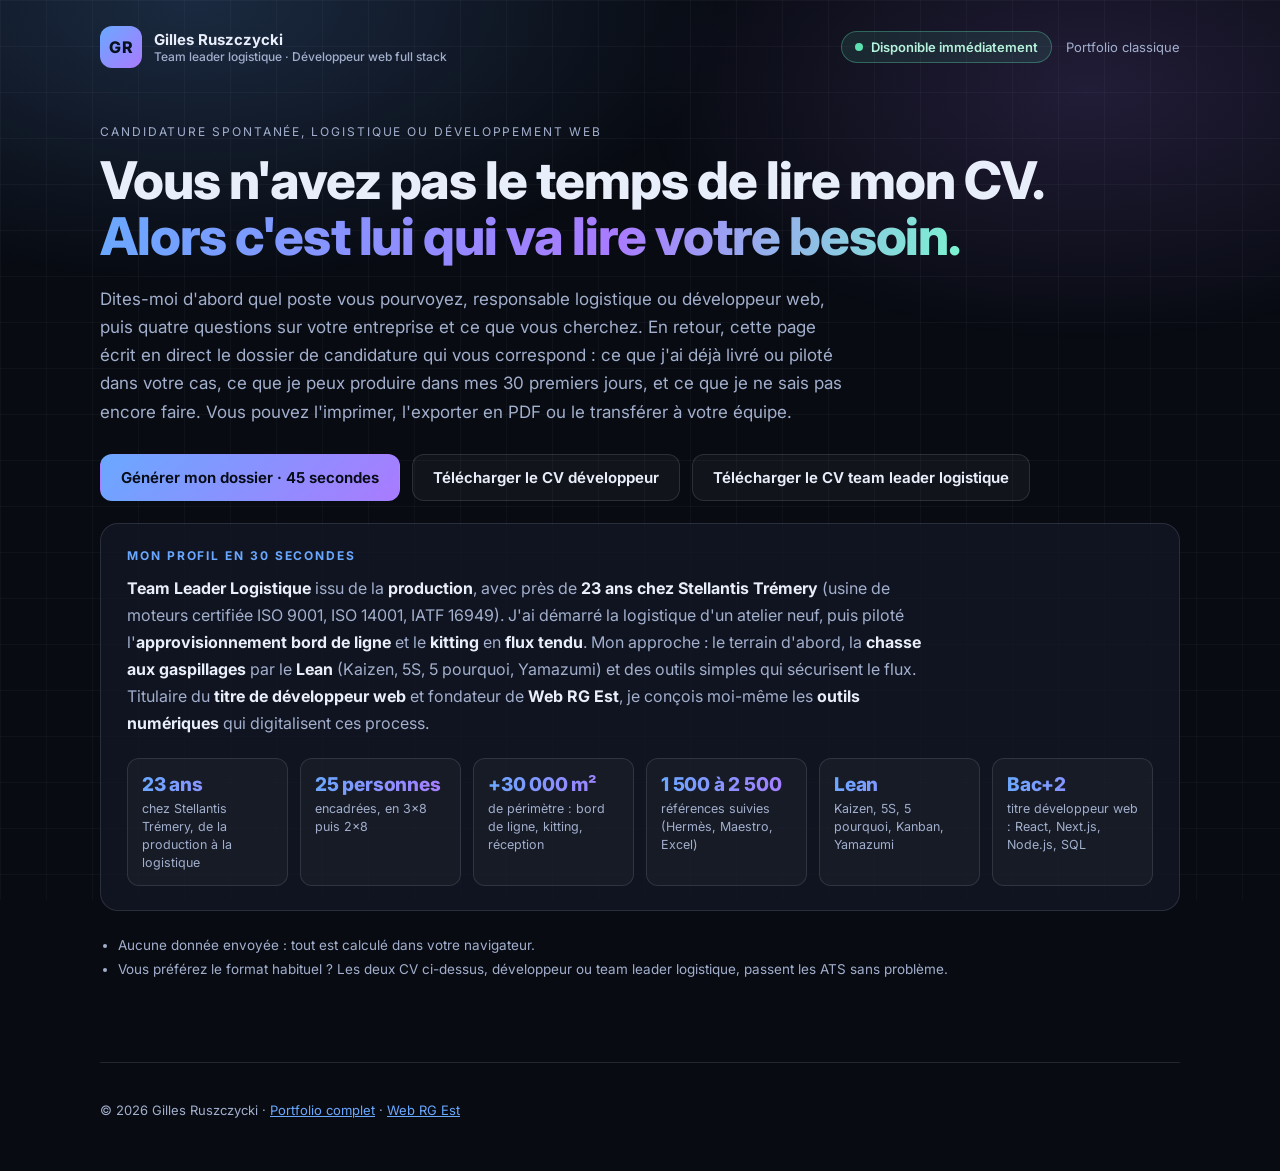
==== hireme.html @ 784f25ab "feat(hireme) : profil en 30 secondes et repères clés sous les boutons, positionnement team leader lo" ====
<!doctype html>
<html lang="fr">

<head>
  <meta charset="utf-8" />
  <meta name="viewport" content="width=device-width, initial-scale=1" />
  <title>Le CV qui postule à votre place | Gilles Ruszczycki, team leader logistique et développeur web</title>
  <meta name="description"
    content="Choisissez le poste, logistique ou développement web, répondez à 4 questions : ce CV génère en direct le dossier de candidature de Gilles Ruszczycki adapté à votre entreprise." />
  <meta property="og:title" content="Le CV qui postule à votre place">
  <meta property="og:description"
    content="Responsable logistique ou développeur web : choisissez le poste, 4 questions, et ce CV s'écrit pour votre entreprise : expériences comparables, plan des 30 premiers jours, disponibilité." />
  <meta property="og:image" content="https://gilles-rusz.github.io/PORTFOLIO_CV2026/assets/img/preview_v7.jpg">
  <meta property="og:url" content="https://gilles-rusz.github.io/PORTFOLIO_CV2026/hireme.html">
  <meta property="og:type" content="website">
  <meta name="author" content="Gilles Ruszczycki">
  <meta name="robots" content="index, follow">
  <meta name="theme-color" content="#080b12">
  <link rel="canonical" href="https://gilles-rusz.github.io/PORTFOLIO_CV2026/hireme.html">

  <link rel="stylesheet" href="hireme.css?v=1.6">
  <link rel="preconnect" href="https://fonts.googleapis.com">
  <link rel="preconnect" href="https://fonts.gstatic.com" crossorigin>
  <link href="https://fonts.googleapis.com/css2?family=Inter:wght@400;500;600;700;800;900&family=JetBrains+Mono:wght@400;600&display=swap" rel="stylesheet">
</head>

<body>
  <div class="grid-glow" aria-hidden="true"></div>

  <header class="hm-header">
    <a class="hm-brand" href="index.html">
      <span class="hm-brand-mark">GR</span>
      <span class="hm-brand-text">Gilles Ruszczycki<small>Team leader logistique · Développeur web full stack</small></span>
    </a>
    <div class="hm-header-actions">
      <span class="hm-status"><span class="hm-dot"></span> Disponible immédiatement</span>
      <a class="hm-link" href="index.html">Portfolio classique</a>
    </div>
  </header>

  <main class="hm-main">
    <!-- ÉTAPE 0 : accroche -->
    <section class="hm-intro" id="intro">
      <p class="hm-kicker">Candidature spontanée, logistique ou développement web</p>
      <h1>
        Vous n'avez pas le temps de lire mon CV.<br />
        <span class="hm-grad">Alors c'est lui qui va lire votre besoin.</span>
      </h1>
      <p class="hm-lead">
        Dites-moi d'abord quel poste vous pourvoyez, responsable logistique ou développeur web, puis
        quatre questions sur votre entreprise et ce que vous cherchez. En retour, cette page écrit en direct le dossier de
        candidature qui vous correspond : ce que j'ai déjà livré ou piloté dans votre cas, ce que je peux
        produire dans mes 30 premiers jours, et ce que je ne sais pas encore faire.
        Vous pouvez l'imprimer, l'exporter en PDF ou le transférer à votre équipe.
      </p>
      <div class="hm-intro-actions">
        <button class="hm-btn hm-btn-primary" id="startBtn" type="button">Générer mon dossier · 45 secondes</button>
        <a class="hm-btn hm-btn-ghost" href="assets/cv/CV_Gilles_Ruszczycki_Developpeur_Web_Full_Stack_ATS.pdf" target="_blank" rel="noopener noreferrer">
          Télécharger le CV développeur
        </a>
        <a class="hm-btn hm-btn-ghost" href="assets/cv/CV_Gilles_Ruszczycki_Responsable_Logistique_ATS.pdf" target="_blank" rel="noopener noreferrer">
          Télécharger le CV team leader logistique
        </a>
      </div>
      <section class="hm-profile" aria-labelledby="profileTitle">
        <h2 class="hm-profile-title" id="profileTitle">Mon profil en 30 secondes</h2>
        <p class="hm-profile-text">
          <strong>Team Leader Logistique</strong> issu de la <strong>production</strong>, avec près de
          <strong>23 ans chez Stellantis Trémery</strong> (usine de moteurs certifiée ISO 9001, ISO 14001, IATF 16949).
          J'ai démarré la logistique d'un atelier neuf, puis piloté l'<strong>approvisionnement bord de ligne</strong>
          et le <strong>kitting</strong> en <strong>flux tendu</strong>. Mon approche : le terrain d'abord, la
          <strong>chasse aux gaspillages</strong> par le <strong>Lean</strong> (Kaizen, 5S, 5 pourquoi, Yamazumi) et des
          outils simples qui sécurisent le flux. Titulaire du <strong>titre de développeur web</strong> et fondateur de
          <strong>Web RG Est</strong>, je conçois moi-même les <strong>outils numériques</strong> qui digitalisent ces process.
        </p>
        <ul class="hm-keyfacts" aria-label="Repères clés">
          <li><strong>23 ans</strong><span>chez Stellantis Trémery, de la production à la logistique</span></li>
          <li><strong>25 personnes</strong><span>encadrées, en 3x8 puis 2x8</span></li>
          <li><strong>+30 000 m²</strong><span>de périmètre : bord de ligne, kitting, réception</span></li>
          <li><strong>1 500 à 2 500</strong><span>références suivies (Hermès, Maestro, Excel)</span></li>
          <li><strong>Lean</strong><span>Kaizen, 5S, 5 pourquoi, Kanban, Yamazumi</span></li>
          <li><strong>Bac+2</strong><span>titre développeur web : React, Next.js, Node.js, SQL</span></li>
        </ul>
      </section>
      <ul class="hm-intro-notes">
        <li>Aucune donnée envoyée : tout est calculé dans votre navigateur.</li>
        <li>Vous préférez le format habituel ? Les deux CV ci-dessus, développeur ou team leader logistique, passent les ATS sans problème.</li>
      </ul>
    </section>

    <!-- QUESTIONNAIRE -->
    <section class="hm-wizard" id="wizard" hidden>
      <div class="hm-progress">
        <div class="hm-progress-bar"><span id="progressFill"></span></div>
        <p class="hm-progress-label">Étape <strong id="stepNow">1</strong> sur 5 · <span id="stepName">Le poste</span></p>
      </div>

      <!-- Étape 1 : le poste -->
      <div class="hm-step" data-step="1">
        <h2>Vous recrutez pour quel type de poste ?</h2>
        <p class="hm-step-help">Le dossier ne vous montrera que ce qui concerne ce poste. Rien n'est mélangé.</p>
        <div class="hm-choices hm-choices-track" id="trackChoices" data-single="true"></div>
        <div class="hm-step-actions">
          <button class="hm-btn hm-btn-primary" type="button" data-next="2">Continuer</button>
        </div>
      </div>

      <!-- Étape 2 -->
      <div class="hm-step" data-step="2" hidden>
        <h2>Votre entreprise</h2>
        <label class="hm-field">
          <span>Nom de l'entreprise</span>
          <input type="text" id="companyInput" placeholder="Votre entreprise, votre agence ou votre structure" maxlength="60" autocomplete="organization" />
        </label>
        <label class="hm-field">
          <span>Secteur (facultatif)</span>
          <input type="text" id="sectorInput" placeholder="télécom, industrie, e-commerce, collectivité" maxlength="60" />
        </label>
        <div class="hm-step-actions">
          <button class="hm-btn hm-btn-ghost" type="button" data-prev="1">Retour</button>
          <button class="hm-btn hm-btn-primary" type="button" data-next="3">Continuer</button>
        </div>
      </div>

      <!-- Étape 3 -->
      <div class="hm-step" data-step="3" hidden>
        <h2>Vos besoins</h2>
        <p class="hm-step-help">Cochez tout ce qui vous concerne. C'est ce qui déterminera les preuves que je vous montre.</p>
        <div data-track="logi">
          <h3 class="hm-group-title">Logistique, encadrement et terrain</h3>
          <div class="hm-choices" id="needFieldChoices" data-need-group></div>
        </div>
        <div data-track="dev">
          <h3 class="hm-group-title">Développement web et digital</h3>
          <div class="hm-choices" id="needChoices" data-need-group></div>
        </div>
        <div data-track="logi dev">
          <h3 class="hm-group-title" id="needAnalystTitle">Organisation, process et analyse</h3>
          <div class="hm-choices" id="needAnalystChoices" data-need-group></div>
        </div>
        <div class="hm-step-actions">
          <button class="hm-btn hm-btn-ghost" type="button" data-prev="2">Retour</button>
          <button class="hm-btn hm-btn-primary" type="button" data-next="4">Continuer</button>
        </div>
      </div>

      <!-- Étape 4 -->
      <div class="hm-step" data-step="4" hidden>
        <h2>Ce que vous attendez du poste</h2>
        <p class="hm-step-help">Cochez ce que votre équipe utilise ou ce que vous exigez du poste. Je calcule honnêtement la correspondance, y compris les écarts.</p>
        <div data-track="logi">
          <h3 class="hm-group-title">Logistique, terrain et organisation</h3>
          <div class="hm-choices hm-choices-compact" id="fieldChoices"></div>
        </div>
        <div data-track="dev">
          <h3 class="hm-group-title">Environnement technique</h3>
          <div class="hm-choices hm-choices-compact" id="stackChoices"></div>
        </div>
        <div data-track="logi dev">
          <h3 class="hm-group-title" id="analystTitle">Données, méthode et outils projet</h3>
          <div class="hm-choices hm-choices-compact" id="analystChoices"></div>
        </div>
        <div class="hm-step-actions">
          <button class="hm-btn hm-btn-ghost" type="button" data-prev="3">Retour</button>
          <button class="hm-btn hm-btn-primary" type="button" data-next="5">Continuer</button>
        </div>
      </div>

      <!-- Étape 5 -->
      <div class="hm-step" data-step="5" hidden>
        <h2>Le cadre du poste</h2>
        <p class="hm-step-help">Pour adapter la conclusion du dossier.</p>
        <div class="hm-choices" id="contractChoices" data-single="true"></div>
        <label class="hm-field hm-field-select">
          <span>Vous voudriez démarrer</span>
          <select id="timingSelect">
            <option value="now">le plus vite possible</option>
            <option value="month">dans le mois</option>
            <option value="quarter">dans le trimestre</option>
            <option value="unknown">on verra selon le profil</option>
          </select>
        </label>
        <div class="hm-step-actions">
          <button class="hm-btn hm-btn-ghost" type="button" data-prev="4">Retour</button>
          <button class="hm-btn hm-btn-primary" id="generateBtn" type="button">Générer le dossier</button>
        </div>
      </div>
    </section>

    <!-- COMPILATION -->
    <section class="hm-compile" id="compile" hidden aria-live="polite">
      <div class="hm-terminal">
        <div class="hm-terminal-head">
          <span class="hm-tdot"></span><span class="hm-tdot"></span><span class="hm-tdot"></span>
          <span class="hm-terminal-title">build/dossier-candidature</span>
        </div>
        <pre class="hm-terminal-body" id="terminalBody"></pre>
      </div>
    </section>

    <!-- DOSSIER -->
    <section class="hm-report" id="report" hidden>
      <div class="hm-report-toolbar hm-noprint">
        <button class="hm-btn hm-btn-primary" id="mailBtn" type="button">Me convoquer en entretien</button>
        <button class="hm-btn hm-btn-ghost" id="printBtn" type="button">Imprimer / PDF</button>
        <a class="hm-btn hm-btn-ghost" id="cvBtn" href="assets/cv/CV_Gilles_Ruszczycki_Profil_Complet.pdf" target="_blank" rel="noopener noreferrer">CV classique en PDF</a>
        <button class="hm-btn hm-btn-ghost" id="copyBtn" type="button">Copier le lien du dossier</button>
        <button class="hm-btn hm-btn-ghost" id="restartBtn" type="button">Recommencer</button>
      </div>

      <article class="hm-sheet" id="sheet">
        <header class="hm-sheet-head">
          <div>
            <p class="hm-sheet-kicker">Dossier de candidature généré le <span id="reportDate"></span></p>
            <h2 id="reportTitle">Ce que je peux apporter</h2>
            <p class="hm-sheet-sub" id="reportSub"></p>
          </div>
          <div class="hm-score" aria-label="Taux de correspondance">
            <svg viewBox="0 0 120 120" class="hm-score-ring" aria-hidden="true">
              <circle cx="60" cy="60" r="52" class="hm-score-track"></circle>
              <circle cx="60" cy="60" r="52" class="hm-score-value" id="scoreArc"></circle>
            </svg>
            <div class="hm-score-text">
              <strong id="scoreValue">0%</strong>
              <span>de vos attentes<br />déjà pratiquées</span>
            </div>
          </div>
        </header>

        <section class="hm-block">
          <h3>Votre besoin, ma réponse</h3>
          <div class="hm-answer-grid" id="answerGrid"></div>
        </section>

        <section class="hm-block">
          <h3>Les preuves : ce que j'ai déjà livré ou piloté dans ce cas</h3>
          <div class="hm-proof-grid" id="proofGrid"></div>
        </section>

        <section class="hm-block">
          <h3>Mes 30 premiers jours chez <span class="hm-company-inline" id="planCompany">vous</span></h3>
          <ol class="hm-plan" id="planList"></ol>
        </section>

        <section class="hm-block hm-block-split">
          <div>
            <h3>Ce que je maîtrise sur vos attentes</h3>
            <ul class="hm-list hm-list-ok" id="matchList"></ul>
          </div>
          <div>
            <h3>Ce que je ne connais pas encore</h3>
            <ul class="hm-list hm-list-gap" id="gapList"></ul>
            <p class="hm-note" id="gapNote"></p>
          </div>
        </section>

        <section class="hm-block">
          <h3 id="bonusTitle">Le bonus que peu de juniors ont</h3>
          <div class="hm-bonus-grid" id="bonusGrid">
            <article class="hm-bonus">
              <strong>22 ans en industrie</strong>
              <p>Team leader logistique chez Stellantis Trémery, jusqu'à 25 personnes encadrées, recrutement et intégration inclus. Je sais tenir un délai, rendre compte et travailler sous contrainte.</p>
            </article>
            <article class="hm-bonus">
              <strong>Le métier et la technique</strong>
              <p>Je recueille un besoin comme quelqu'un qui a vécu le terrain, et je le spécifie comme quelqu'un qui devra le développer. Les malentendus entre métier et IT se voient tôt.</p>
            </article>
            <article class="hm-bonus">
              <strong>Lean et amélioration continue</strong>
              <p>Analyse de causes, standardisation, mesure. Je ne livre pas seulement du code, je regarde ce qui fait perdre du temps à l'équipe.</p>
            </article>
            <article class="hm-bonus">
              <strong>Une entreprise à mon nom</strong>
              <p>Web RG Est : je gère de vrais clients, de vrais délais et de vraies mises en production. Autonomie prouvée, pas déclarée.</p>
            </article>
          </div>
        </section>

        <footer class="hm-sheet-foot">
          <div>
            <p class="hm-foot-title" id="footTitle">Prêt quand vous voulez</p>
            <p class="hm-foot-text" id="footText"></p>
          </div>
          <ul class="hm-foot-contact">
            <li>Gilles Ruszczycki · Maizières-lès-Metz (57)</li>
            <li><a href="mailto:gilles.dev57@outlook.fr">gilles.dev57@outlook.fr</a> · <a href="tel:+33637679995">06 37 67 99 95</a></li>
            <li><a href="https://www.linkedin.com/in/gilles-ruszczycki/" target="_blank" rel="noopener noreferrer">linkedin.com/in/gilles-ruszczycki</a> · <a href="https://webrgest.fr" target="_blank" rel="noopener noreferrer">webrgest.fr</a></li>
            <li class="hm-noprint"><a href="assets/cv/CV_Gilles_Ruszczycki_Developpeur_Web_Full_Stack_ATS.pdf" target="_blank" rel="noopener noreferrer">CV développeur full stack en PDF</a> · <a href="assets/cv/CV_Gilles_Ruszczycki_Responsable_Logistique_ATS.pdf" target="_blank" rel="noopener noreferrer">CV team leader logistique en PDF</a></li>
          </ul>
        </footer>
      </article>
    </section>
  </main>

  <footer class="hm-foot hm-noprint">
    <p>© <span id="year"></span> Gilles Ruszczycki · <a href="index.html">Portfolio complet</a> · <a href="https://webrgest.fr" target="_blank" rel="noopener noreferrer">Web RG Est</a></p>
  </footer>

  <script src="hireme.js?v=1.8"></script>
</body>

</html>
---- hireme.css ----
/* « Le CV qui postule à votre place », feuille de style autonome. */

:root {
  --hm-bg: #080b12;
  --hm-panel: rgba(18, 24, 38, .72);
  --hm-panel-2: rgba(12, 17, 28, .86);
  --hm-line: rgba(232, 238, 252, .12);
  --hm-text: #e9eefb;
  --hm-muted: #a2afcd;
  --hm-accent: #6aa8ff;
  --hm-accent-2: #a97bff;
  --hm-ok: #5ce0b0;
  --hm-warn: #ffcf7a;
  --hm-radius: 18px;
  --hm-font: 'Inter', ui-sans-serif, system-ui, -apple-system, 'Segoe UI', Roboto, Arial, sans-serif;
  --hm-mono: 'JetBrains Mono', ui-monospace, SFMono-Regular, Menlo, Consolas, monospace;
}

* { box-sizing: border-box; }

html { scroll-behavior: smooth; }

body {
  margin: 0;
  font-family: var(--hm-font);
  color: var(--hm-text);
  background: var(--hm-bg);
  -webkit-font-smoothing: antialiased;
}

a { color: var(--hm-accent); }

.grid-glow {
  position: fixed;
  inset: 0;
  z-index: -1;
  pointer-events: none;
  background:
    radial-gradient(60% 45% at 15% 0%, rgba(106, 168, 255, .20), transparent 70%),
    radial-gradient(50% 40% at 85% 10%, rgba(169, 123, 255, .16), transparent 70%),
    linear-gradient(rgba(232, 238, 252, .035) 1px, transparent 1px) 0 0 / 100% 46px,
    linear-gradient(90deg, rgba(232, 238, 252, .035) 1px, transparent 1px) 0 0 / 46px 100%;
}

/* ---------- Header ---------- */

.hm-header {
  display: flex;
  align-items: center;
  justify-content: space-between;
  gap: 16px;
  flex-wrap: wrap;
  width: min(1080px, 92%);
  margin: 26px auto 0;
}

.hm-brand {
  display: flex;
  align-items: center;
  gap: 12px;
  text-decoration: none;
  color: inherit;
}

.hm-brand-mark {
  display: grid;
  place-items: center;
  width: 42px;
  height: 42px;
  border-radius: 12px;
  font-weight: 800;
  letter-spacing: .5px;
  background: linear-gradient(135deg, var(--hm-accent), var(--hm-accent-2));
  color: #08101f;
}

.hm-brand-text {
  display: flex;
  flex-direction: column;
  font-weight: 700;
  font-size: 15px;
}

.hm-brand-text small {
  font-weight: 500;
  font-size: 12px;
  color: var(--hm-muted);
}

.hm-header-actions {
  display: flex;
  align-items: center;
  gap: 14px;
  font-size: 13px;
}

.hm-status {
  display: inline-flex;
  align-items: center;
  gap: 8px;
  padding: 7px 13px;
  border: 1px solid rgba(92, 224, 176, .34);
  border-radius: 999px;
  background: rgba(92, 224, 176, .10);
  color: #b6f3dc;
  font-weight: 600;
}

.hm-dot {
  width: 8px;
  height: 8px;
  border-radius: 50%;
  background: var(--hm-ok);
  box-shadow: 0 0 0 0 rgba(92, 224, 176, .6);
  animation: hm-pulse 2.4s infinite;
}

@keyframes hm-pulse {
  70% { box-shadow: 0 0 0 9px rgba(92, 224, 176, 0); }
  100% { box-shadow: 0 0 0 0 rgba(92, 224, 176, 0); }
}

.hm-link {
  color: var(--hm-muted);
  text-decoration: none;
  border-bottom: 1px solid transparent;
}

.hm-link:hover { color: var(--hm-text); border-bottom-color: var(--hm-line); }

/* ---------- Layout ---------- */

.hm-main {
  width: min(1080px, 92%);
  margin: 0 auto;
  padding: 56px 0 80px;
}

.hm-kicker {
  margin: 0 0 14px;
  font-size: 12px;
  letter-spacing: .16em;
  text-transform: uppercase;
  color: var(--hm-muted);
}

.hm-intro h1 {
  margin: 0 0 20px;
  font-size: clamp(30px, 5.2vw, 52px);
  line-height: 1.08;
  letter-spacing: -.02em;
  font-weight: 800;
}

.hm-grad {
  background: linear-gradient(100deg, var(--hm-accent), var(--hm-accent-2) 60%, #7cf3d1);
  -webkit-background-clip: text;
  background-clip: text;
  color: transparent;
}

.hm-lead {
  margin: 0 0 28px;
  max-width: 68ch;
  font-size: 17px;
  line-height: 1.65;
  color: var(--hm-muted);
}

.hm-intro-actions {
  display: flex;
  flex-wrap: wrap;
  gap: 12px;
  margin-bottom: 22px;
}

.hm-intro-notes {
  margin: 0;
  padding-left: 18px;
  color: var(--hm-muted);
  font-size: 13.5px;
  line-height: 1.8;
}

.hm-profile {
  margin: 8px 0 22px;
  padding: 24px 26px;
  border: 1px solid var(--hm-line);
  border-radius: var(--hm-radius);
  background: var(--hm-panel);
}

.hm-profile-title {
  margin: 0 0 12px;
  font-size: 12px;
  font-weight: 700;
  letter-spacing: .16em;
  text-transform: uppercase;
  color: var(--hm-accent);
}

.hm-profile-text {
  margin: 0 0 20px;
  max-width: 80ch;
  font-size: 16px;
  line-height: 1.7;
  color: var(--hm-muted);
}

.hm-profile-text strong { color: var(--hm-text); font-weight: 700; }

.hm-keyfacts {
  display: grid;
  grid-template-columns: repeat(auto-fit, minmax(150px, 1fr));
  gap: 12px;
  margin: 0;
  padding: 0;
  list-style: none;
}

.hm-keyfacts li {
  padding: 14px 14px 13px;
  border: 1px solid var(--hm-line);
  border-radius: 12px;
  background: rgba(255, 255, 255, .03);
}

.hm-keyfacts strong {
  display: block;
  margin-bottom: 4px;
  font-size: 19px;
  font-weight: 800;
  letter-spacing: -.01em;
  background: linear-gradient(100deg, var(--hm-accent), var(--hm-accent-2));
  -webkit-background-clip: text;
  background-clip: text;
  color: transparent;
}

.hm-keyfacts span { display: block; font-size: 12.5px; line-height: 1.45; color: var(--hm-muted); }

/* ---------- Boutons ---------- */

.hm-btn {
  appearance: none;
  border: 1px solid var(--hm-line);
  border-radius: 12px;
  padding: 13px 20px;
  font: inherit;
  font-weight: 650;
  font-size: 15px;
  cursor: pointer;
  text-decoration: none;
  display: inline-flex;
  align-items: center;
  gap: 8px;
  transition: transform .16s ease, border-color .16s ease, background .16s ease;
}

.hm-btn:hover { transform: translateY(-1px); }

.hm-btn-primary {
  background: linear-gradient(135deg, var(--hm-accent), var(--hm-accent-2));
  border-color: transparent;
  color: #060b16;
}

.hm-btn-ghost {
  background: rgba(255, 255, 255, .04);
  color: var(--hm-text);
}

.hm-btn-ghost:hover { border-color: rgba(106, 168, 255, .5); }

/* ---------- Questionnaire ---------- */

.hm-wizard {
  margin-top: 54px;
  border: 1px solid var(--hm-line);
  border-radius: 22px;
  background: var(--hm-panel);
  padding: clamp(20px, 3vw, 34px);
  backdrop-filter: blur(8px);
}

.hm-progress { margin-bottom: 26px; }

.hm-progress-bar {
  height: 5px;
  border-radius: 999px;
  background: rgba(255, 255, 255, .08);
  overflow: hidden;
}

.hm-progress-bar span {
  display: block;
  height: 100%;
  width: 25%;
  border-radius: 999px;
  background: linear-gradient(90deg, var(--hm-accent), var(--hm-accent-2));
  transition: width .35s ease;
}

.hm-progress-label {
  margin: 10px 0 0;
  font-size: 12.5px;
  color: var(--hm-muted);
}

.hm-step h2 {
  margin: 0 0 8px;
  font-size: clamp(21px, 3vw, 28px);
  letter-spacing: -.01em;
}

.hm-step-help {
  margin: 0 0 22px;
  color: var(--hm-muted);
  font-size: 14.5px;
  line-height: 1.6;
}

.hm-field {
  display: block;
  margin-bottom: 16px;
  max-width: 520px;
}

.hm-field > span {
  display: block;
  margin-bottom: 7px;
  font-size: 13px;
  font-weight: 600;
  color: var(--hm-muted);
}

.hm-field input,
.hm-field select {
  width: 100%;
  padding: 13px 14px;
  border-radius: 12px;
  border: 1px solid var(--hm-line);
  background: rgba(8, 12, 20, .7);
  color: var(--hm-text);
  font: inherit;
  font-size: 15px;
}

.hm-field input:focus,
.hm-field select:focus {
  outline: none;
  border-color: rgba(106, 168, 255, .65);
  box-shadow: 0 0 0 3px rgba(106, 168, 255, .16);
}

.hm-group-title {
  margin: 4px 0 12px;
  font-size: 12.5px;
  font-weight: 700;
  letter-spacing: .09em;
  text-transform: uppercase;
  color: var(--hm-muted);
}

.hm-group-title::before {
  content: '';
  display: inline-block;
  width: 7px;
  height: 7px;
  margin-right: 9px;
  border-radius: 50%;
  background: var(--hm-accent);
  vertical-align: middle;
}

.hm-choices {
  display: grid;
  grid-template-columns: repeat(auto-fill, minmax(260px, 1fr));
  gap: 12px;
  margin-bottom: 24px;
}

.hm-choices-compact {
  grid-template-columns: repeat(auto-fill, minmax(180px, 1fr));
}

.hm-choice {
  position: relative;
  text-align: left;
  padding: 15px 42px 15px 16px;
  border-radius: 14px;
  border: 1px solid var(--hm-line);
  background: rgba(255, 255, 255, .03);
  color: var(--hm-text);
  font: inherit;
  cursor: pointer;
  display: flex;
  flex-direction: column;
  gap: 5px;
  transition: border-color .16s ease, background .16s ease, transform .16s ease;
}

.hm-choice:hover { transform: translateY(-1px); border-color: rgba(106, 168, 255, .45); }

.hm-choice[hidden] { display: none; }

.hm-choices-track {
  grid-template-columns: repeat(auto-fit, minmax(220px, 1fr));
}

.hm-choices-track .hm-choice {
  padding: 22px 46px 22px 20px;
  gap: 8px;
}

.hm-choices-track .hm-choice-label { font-size: 17px; font-weight: 700; }

.hm-choice-label { font-weight: 620; font-size: 14.5px; line-height: 1.35; }

.hm-choice-hint { font-size: 12.5px; color: var(--hm-muted); }

.hm-choice-tick {
  position: absolute;
  right: 14px;
  top: 50%;
  transform: translateY(-50%);
  width: 20px;
  height: 20px;
  border-radius: 6px;
  border: 1px solid var(--hm-line);
}

.hm-choice.is-active {
  border-color: rgba(106, 168, 255, .75);
  background: rgba(106, 168, 255, .12);
}

.hm-choice.is-active .hm-choice-tick {
  border-color: transparent;
  background: linear-gradient(135deg, var(--hm-accent), var(--hm-accent-2));
}

.hm-choice.is-active .hm-choice-tick::after {
  content: '';
  position: absolute;
  left: 6px;
  top: 3px;
  width: 6px;
  height: 11px;
  border-right: 2px solid #060b16;
  border-bottom: 2px solid #060b16;
  transform: rotate(42deg);
}

.hm-step-actions {
  display: flex;
  gap: 12px;
  flex-wrap: wrap;
}

/* ---------- Terminal ---------- */

.hm-compile { margin-top: 40px; }

.hm-terminal {
  border: 1px solid var(--hm-line);
  border-radius: 16px;
  overflow: hidden;
  background: rgba(6, 9, 16, .92);
  max-width: 720px;
}

.hm-terminal-head {
  display: flex;
  align-items: center;
  gap: 7px;
  padding: 11px 14px;
  border-bottom: 1px solid var(--hm-line);
  background: rgba(255, 255, 255, .03);
}

.hm-tdot {
  width: 10px;
  height: 10px;
  border-radius: 50%;
  background: rgba(255, 255, 255, .18);
}

.hm-terminal-title {
  margin-left: 8px;
  font-family: var(--hm-mono);
  font-size: 12px;
  color: var(--hm-muted);
}

.hm-terminal-body {
  margin: 0;
  padding: 18px;
  min-height: 190px;
  font-family: var(--hm-mono);
  font-size: 13px;
  line-height: 1.85;
  color: #cfe0ff;
  white-space: pre-wrap;
}

/* ---------- Dossier ---------- */

.hm-report { margin-top: 46px; }

.hm-report-toolbar {
  display: flex;
  flex-wrap: wrap;
  gap: 10px;
  margin-bottom: 20px;
}

.hm-sheet {
  border: 1px solid var(--hm-line);
  border-radius: 22px;
  background: var(--hm-panel-2);
  padding: clamp(22px, 3.4vw, 42px);
}

.hm-sheet-head {
  display: flex;
  align-items: center;
  justify-content: space-between;
  gap: 28px;
  flex-wrap: wrap;
  padding-bottom: 26px;
  border-bottom: 1px solid var(--hm-line);
}

.hm-sheet-kicker {
  margin: 0 0 8px;
  font-size: 12px;
  letter-spacing: .12em;
  text-transform: uppercase;
  color: var(--hm-muted);
}

.hm-sheet-head h2 {
  margin: 0 0 8px;
  font-size: clamp(24px, 3.6vw, 34px);
  letter-spacing: -.02em;
  line-height: 1.15;
}

.hm-sheet-sub {
  margin: 0;
  color: var(--hm-muted);
  font-size: 14px;
}

.hm-score {
  position: relative;
  width: 132px;
  height: 132px;
  flex: none;
}

.hm-score-ring { width: 100%; height: 100%; transform: rotate(-90deg); }

.hm-score-track {
  fill: none;
  stroke: rgba(255, 255, 255, .09);
  stroke-width: 9;
}

.hm-score-value {
  fill: none;
  stroke: var(--hm-accent);
  stroke-width: 9;
  stroke-linecap: round;
  transition: stroke-dashoffset 1s ease;
}

.hm-score-text {
  position: absolute;
  inset: 0;
  display: grid;
  place-content: center;
  text-align: center;
  gap: 2px;
}

.hm-score-text strong { font-size: 27px; letter-spacing: -.02em; }

.hm-score-text span { font-size: 10.5px; color: var(--hm-muted); line-height: 1.35; }

.hm-block { padding: 30px 0; border-bottom: 1px solid var(--hm-line); }

.hm-block:last-of-type { border-bottom: 0; }

.hm-block h3 {
  margin: 0 0 18px;
  font-size: 17px;
  letter-spacing: -.01em;
}

.hm-company-inline { color: var(--hm-accent); }

.hm-answer-grid,
.hm-proof-grid {
  display: grid;
  grid-template-columns: repeat(auto-fit, minmax(280px, 1fr));
  gap: 14px;
}

.hm-answer,
.hm-proof {
  border: 1px solid var(--hm-line);
  border-radius: 14px;
  padding: 18px;
  background: rgba(255, 255, 255, .028);
}

.hm-answer-need {
  margin: 0 0 10px;
  font-weight: 700;
  font-size: 14.5px;
  color: var(--hm-accent);
}

.hm-answer-text,
.hm-proof p {
  margin: 0 0 12px;
  font-size: 14px;
  line-height: 1.65;
  color: #d5deef;
}

.hm-answer-deliverable {
  margin: 0;
  font-size: 13px;
  color: var(--hm-muted);
  border-top: 1px dashed var(--hm-line);
  padding-top: 11px;
}

.hm-answer-deliverable span {
  display: block;
  font-weight: 700;
  color: var(--hm-ok);
  font-size: 11.5px;
  letter-spacing: .08em;
  text-transform: uppercase;
  margin-bottom: 4px;
}

.hm-proof-head { margin-bottom: 10px; }

.hm-proof-head h4 { margin: 0 0 3px; font-size: 15.5px; }

.hm-proof-context { font-size: 12px; color: var(--hm-muted); }

.hm-tags {
  display: flex;
  flex-wrap: wrap;
  gap: 6px;
  list-style: none;
  margin: 0 0 12px;
  padding: 0;
}

.hm-tags li {
  font-size: 11.5px;
  padding: 4px 9px;
  border-radius: 999px;
  border: 1px solid var(--hm-line);
  color: var(--hm-muted);
}

.hm-proof-link { font-size: 13px; font-weight: 600; }

.hm-plan {
  margin: 0;
  padding-left: 20px;
  display: grid;
  gap: 11px;
  font-size: 14.5px;
  line-height: 1.65;
  color: #d5deef;
}

.hm-block-split {
  display: grid;
  grid-template-columns: repeat(auto-fit, minmax(280px, 1fr));
  gap: 30px;
}

.hm-list {
  list-style: none;
  margin: 0;
  padding: 0;
  display: flex;
  flex-wrap: wrap;
  gap: 8px;
}

.hm-list li {
  font-size: 13.5px;
  padding: 7px 12px;
  border-radius: 10px;
  border: 1px solid var(--hm-line);
}

.hm-list-ok li {
  border-color: rgba(92, 224, 176, .34);
  background: rgba(92, 224, 176, .09);
}

.hm-list-gap li {
  border-color: rgba(255, 207, 122, .34);
  background: rgba(255, 207, 122, .08);
}

.hm-list-gap em { color: var(--hm-warn); font-style: normal; font-size: 12px; }

.hm-note {
  margin: 14px 0 0;
  font-size: 13.5px;
  line-height: 1.7;
  color: var(--hm-muted);
}

.hm-bonus-grid {
  display: grid;
  grid-template-columns: repeat(auto-fit, minmax(240px, 1fr));
  gap: 14px;
}

.hm-bonus {
  border: 1px solid var(--hm-line);
  border-radius: 14px;
  padding: 18px;
  background: rgba(255, 255, 255, .028);
}

.hm-bonus strong { display: block; margin-bottom: 8px; font-size: 14.5px; }

.hm-bonus p { margin: 0; font-size: 13.5px; line-height: 1.6; color: var(--hm-muted); }

.hm-sheet-foot {
  display: flex;
  justify-content: space-between;
  gap: 28px;
  flex-wrap: wrap;
  margin-top: 26px;
  padding-top: 26px;
  border-top: 1px solid var(--hm-line);
}

.hm-foot-title { margin: 0 0 8px; font-weight: 700; font-size: 16px; }

.hm-foot-text {
  margin: 0;
  max-width: 56ch;
  font-size: 14px;
  line-height: 1.65;
  color: var(--hm-muted);
}

.hm-foot-contact {
  list-style: none;
  margin: 0;
  padding: 0;
  font-size: 13px;
  line-height: 1.9;
  color: var(--hm-muted);
}

.hm-foot {
  width: min(1080px, 92%);
  margin: 0 auto;
  padding: 26px 0 40px;
  border-top: 1px solid var(--hm-line);
  font-size: 13px;
  color: var(--hm-muted);
}

/* ---------- Impression / export PDF ---------- */

@media print {
  .grid-glow,
  .hm-header,
  .hm-intro,
  .hm-wizard,
  .hm-compile,
  .hm-foot,
  .hm-noprint { display: none !important; }

  body { background: #fff; color: #111; }

  .hm-main { width: 100%; padding: 0; }

  .hm-report { margin: 0; }

  .hm-sheet {
    border: 0;
    border-radius: 0;
    background: #fff;
    padding: 0;
    color: #111;
  }

  .hm-sheet-kicker,
  .hm-sheet-sub,
  .hm-proof-context,
  .hm-note,
  .hm-bonus p,
  .hm-foot-text,
  .hm-foot-contact,
  .hm-answer-deliverable { color: #333; }

  .hm-answer-text,
  .hm-proof p,
  .hm-plan { color: #111; }

  .hm-answer,
  .hm-proof,
  .hm-bonus,
  .hm-list li,
  .hm-tags li { border-color: #ccc; background: #fff; }

  .hm-block { break-inside: avoid; page-break-inside: avoid; }

  .hm-answer-need { color: #14418c; }

  .hm-score-track { stroke: #ddd; }

  .hm-score-value { stroke: #14418c; }

  a { color: #14418c; text-decoration: none; }
}

@media (max-width: 640px) {
  .hm-profile { padding: 20px 18px; }
  .hm-profile-text { font-size: 15px; }
  .hm-keyfacts { grid-template-columns: repeat(2, minmax(0, 1fr)); }
  .hm-keyfacts strong { font-size: 17px; }
  .hm-sheet-head { flex-direction: column-reverse; align-items: flex-start; }
  .hm-score { width: 108px; height: 108px; }
  .hm-btn { width: 100%; justify-content: center; }
  .hm-header-actions { font-size: 12px; }
}

@media (prefers-reduced-motion: reduce) {
  * { animation: none !important; transition: none !important; }
  html { scroll-behavior: auto; }
}
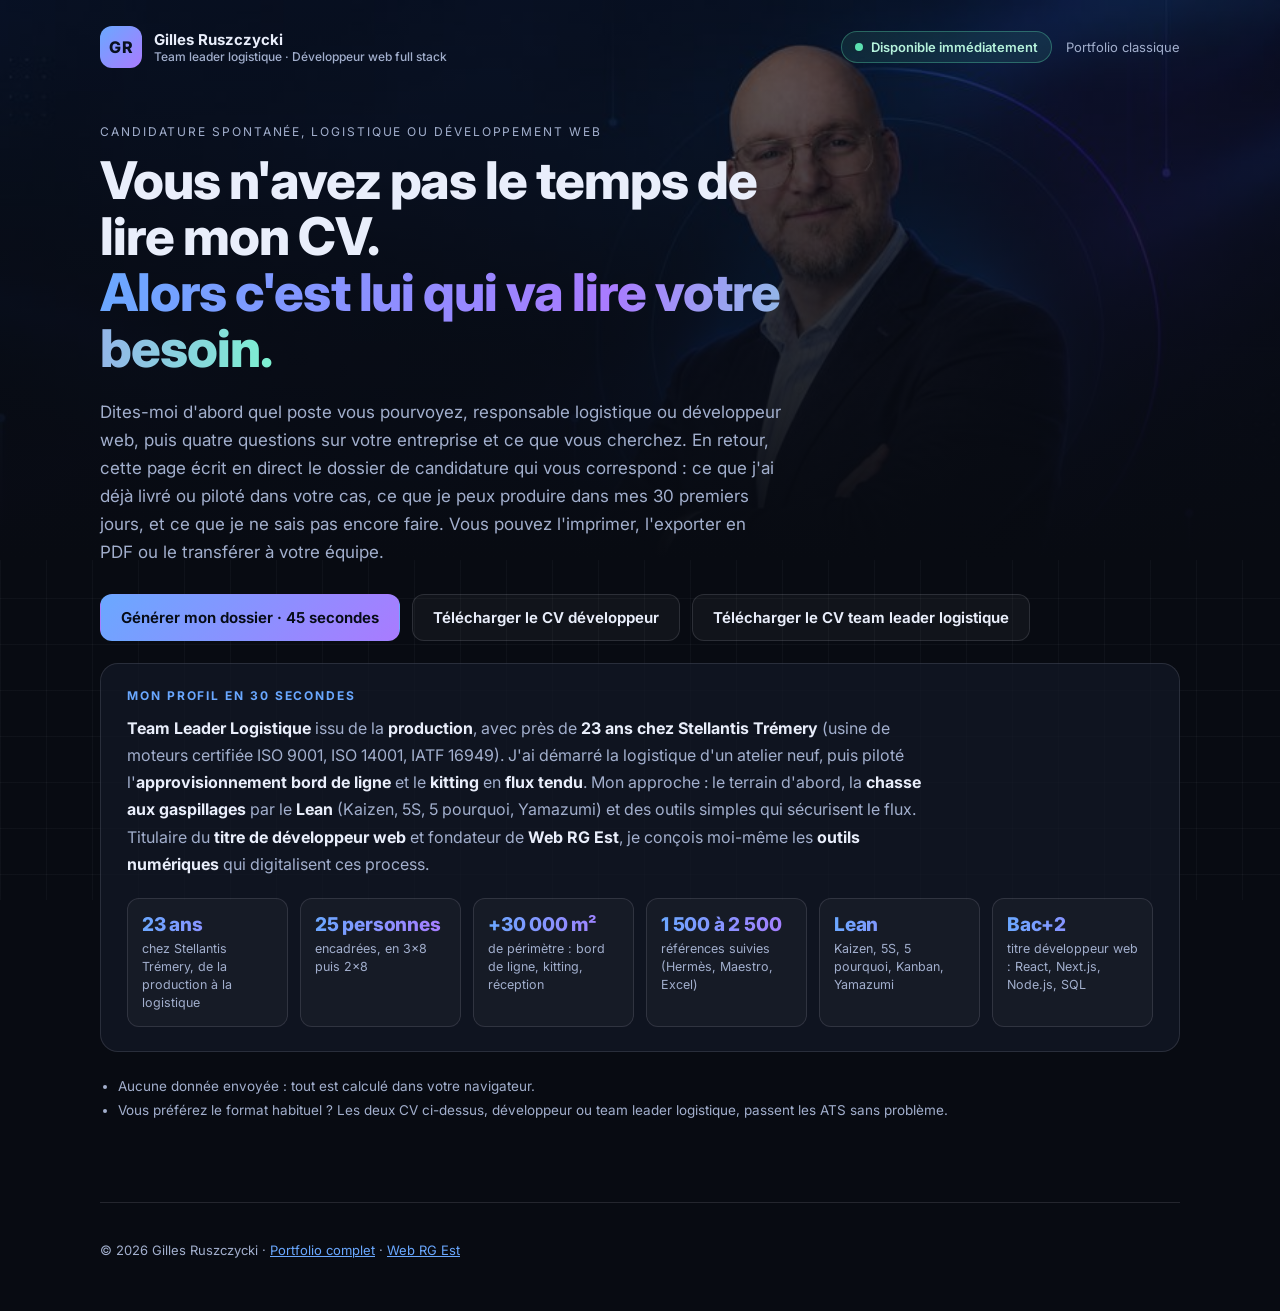
==== commit 9a8859c5: "feat(hireme) : photo néon en fond de l'accueil, adaptée desktop et mobile Co-Authored-By: gilles-dev" ====
--- a/hireme.html
+++ b/hireme.html
@@ -18,7 +18,7 @@
   <meta name="theme-color" content="#080b12">
   <link rel="canonical" href="https://gilles-rusz.github.io/PORTFOLIO_CV2026/hireme.html">
 
-  <link rel="stylesheet" href="hireme.css?v=1.6">
+  <link rel="stylesheet" href="hireme.css?v=1.7">
   <link rel="preconnect" href="https://fonts.googleapis.com">
   <link rel="preconnect" href="https://fonts.gstatic.com" crossorigin>
   <link href="https://fonts.googleapis.com/css2?family=Inter:wght@400;500;600;700;800;900&family=JetBrains+Mono:wght@400;600&display=swap" rel="stylesheet">
@@ -26,6 +26,7 @@
 
 <body>
   <div class="grid-glow" aria-hidden="true"></div>
+  <div class="hm-hero-bg" aria-hidden="true"></div>
 
   <header class="hm-header">
     <a class="hm-brand" href="index.html">
@@ -134,7 +135,7 @@
           <h3 class="hm-group-title">Développement web et digital</h3>
           <div class="hm-choices" id="needChoices" data-need-group></div>
         </div>
-        <div data-track="logi dev">
+        <div data-track="dev">
           <h3 class="hm-group-title" id="needAnalystTitle">Organisation, process et analyse</h3>
           <div class="hm-choices" id="needAnalystChoices" data-need-group></div>
         </div>
@@ -156,7 +157,7 @@
           <h3 class="hm-group-title">Environnement technique</h3>
           <div class="hm-choices hm-choices-compact" id="stackChoices"></div>
         </div>
-        <div data-track="logi dev">
+        <div data-track="dev">
           <h3 class="hm-group-title" id="analystTitle">Données, méthode et outils projet</h3>
           <div class="hm-choices hm-choices-compact" id="analystChoices"></div>
         </div>
@@ -296,7 +297,7 @@
     <p>© <span id="year"></span> Gilles Ruszczycki · <a href="index.html">Portfolio complet</a> · <a href="https://webrgest.fr" target="_blank" rel="noopener noreferrer">Web RG Est</a></p>
   </footer>
 
-  <script src="hireme.js?v=1.8"></script>
+  <script src="hireme.js?v=1.9"></script>
 </body>
 
 </html>
--- a/hireme.css
+++ b/hireme.css
@@ -42,6 +42,21 @@
     linear-gradient(90deg, rgba(232, 238, 252, .035) 1px, transparent 1px) 0 0 / 46px 100%;
 }
 
+.hm-hero-bg {
+  position: absolute;
+  top: 0;
+  left: 0;
+  right: 0;
+  height: 620px;
+  z-index: -1;
+  pointer-events: none;
+  background:
+    linear-gradient(90deg, rgba(8, 11, 18, .94) 0%, rgba(8, 11, 18, .82) 30%, rgba(8, 11, 18, .30) 56%, rgba(8, 11, 18, 0) 72%),
+    linear-gradient(180deg, rgba(8, 11, 18, 0) 55%, var(--hm-bg) 100%),
+    url("assets/img/hero-gilles.jpg") right -120px top / auto 100% no-repeat,
+    #081530;
+}
+
 /* ---------- Header ---------- */
 
 .hm-header {
@@ -145,6 +160,7 @@
 }
 
 .hm-intro h1 {
+  max-width: 14em;
   margin: 0 0 20px;
   font-size: clamp(30px, 5.2vw, 52px);
   line-height: 1.08;
@@ -161,7 +177,7 @@
 
 .hm-lead {
   margin: 0 0 28px;
-  max-width: 68ch;
+  max-width: 62ch;
   font-size: 17px;
   line-height: 1.65;
   color: var(--hm-muted);
@@ -784,6 +800,7 @@
 
 @media print {
   .grid-glow,
+  .hm-hero-bg,
   .hm-header,
   .hm-intro,
   .hm-wizard,
@@ -833,6 +850,16 @@
   .hm-score-value { stroke: #14418c; }
 
   a { color: #14418c; text-decoration: none; }
+}
+
+@media (max-width: 1360px) {
+  .hm-hero-bg {
+    height: 560px;
+    background:
+      linear-gradient(180deg, rgba(8, 11, 18, .55) 0%, rgba(8, 11, 18, .80) 45%, var(--hm-bg) 100%),
+      url("assets/img/hero-gilles-mobile.jpg") 72% top / cover no-repeat,
+      #081530;
+  }
 }
 
 @media (max-width: 640px) {
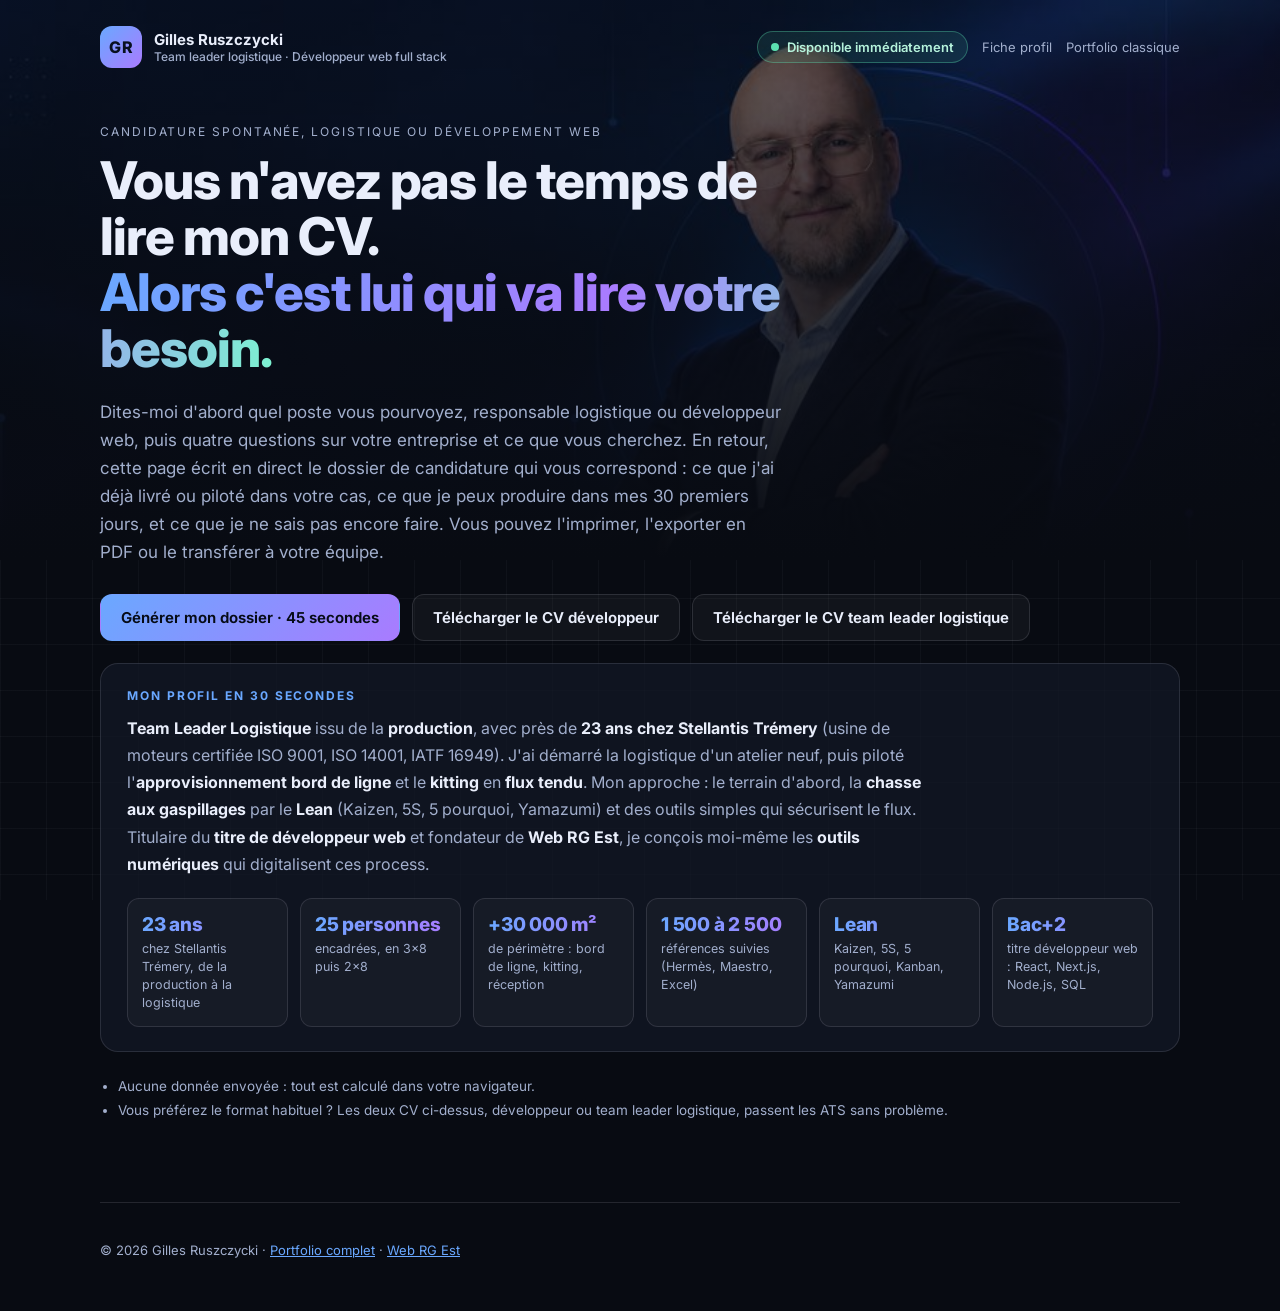
==== commit b472e472: "feat(profil) : fiche profil interactive façon fiche produit, sélecteur de version et galerie projets" ====
--- a/hireme.html
+++ b/hireme.html
@@ -35,6 +35,7 @@
     </a>
     <div class="hm-header-actions">
       <span class="hm-status"><span class="hm-dot"></span> Disponible immédiatement</span>
+      <a class="hm-link" href="profil.html">Fiche profil</a>
       <a class="hm-link" href="index.html">Portfolio classique</a>
     </div>
   </header>
@@ -297,7 +298,7 @@
     <p>© <span id="year"></span> Gilles Ruszczycki · <a href="index.html">Portfolio complet</a> · <a href="https://webrgest.fr" target="_blank" rel="noopener noreferrer">Web RG Est</a></p>
   </footer>
 
-  <script src="hireme.js?v=1.9"></script>
+  <script src="hireme.js?v=2.0"></script>
 </body>
 
 </html>
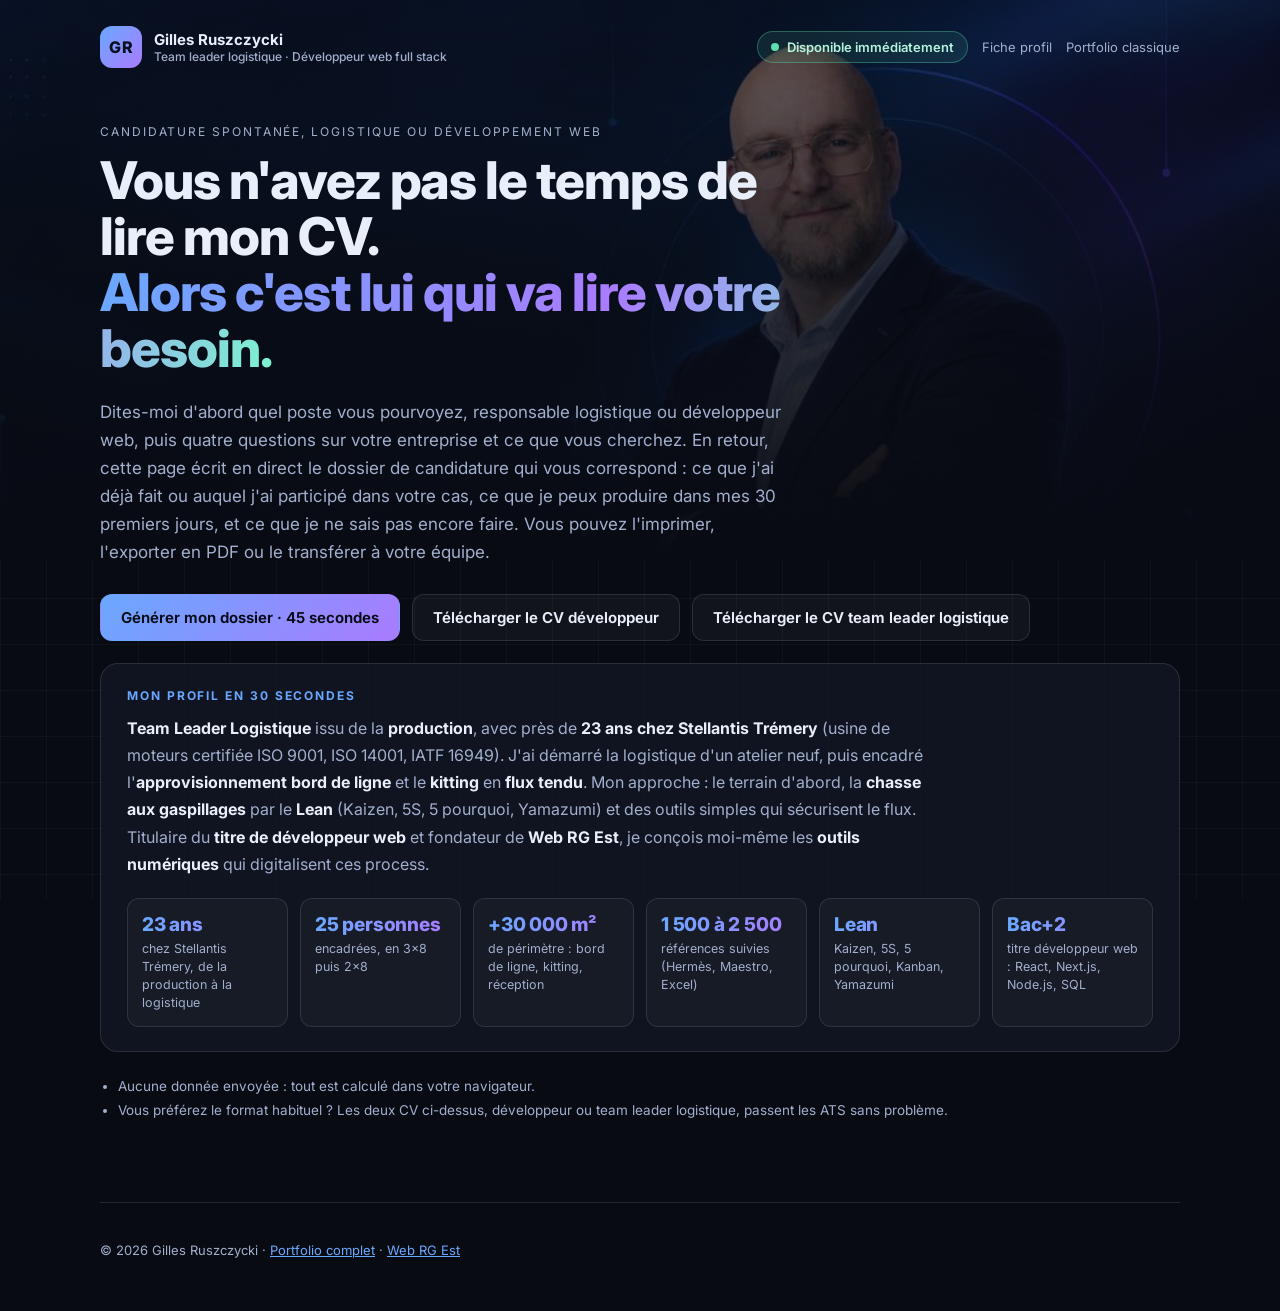
==== commit be4a08fc: "fix(hireme) : transfert du stock DW et Lean présentés en participation, raccord avec le CV Co-Author" ====
--- a/hireme.html
+++ b/hireme.html
@@ -51,7 +51,7 @@
       <p class="hm-lead">
         Dites-moi d'abord quel poste vous pourvoyez, responsable logistique ou développeur web, puis
         quatre questions sur votre entreprise et ce que vous cherchez. En retour, cette page écrit en direct le dossier de
-        candidature qui vous correspond : ce que j'ai déjà livré ou piloté dans votre cas, ce que je peux
+        candidature qui vous correspond : ce que j'ai déjà fait ou auquel j'ai participé dans votre cas, ce que je peux
         produire dans mes 30 premiers jours, et ce que je ne sais pas encore faire.
         Vous pouvez l'imprimer, l'exporter en PDF ou le transférer à votre équipe.
       </p>
@@ -69,7 +69,7 @@
         <p class="hm-profile-text">
           <strong>Team Leader Logistique</strong> issu de la <strong>production</strong>, avec près de
           <strong>23 ans chez Stellantis Trémery</strong> (usine de moteurs certifiée ISO 9001, ISO 14001, IATF 16949).
-          J'ai démarré la logistique d'un atelier neuf, puis piloté l'<strong>approvisionnement bord de ligne</strong>
+          J'ai démarré la logistique d'un atelier neuf, puis encadré l'<strong>approvisionnement bord de ligne</strong>
           et le <strong>kitting</strong> en <strong>flux tendu</strong>. Mon approche : le terrain d'abord, la
           <strong>chasse aux gaspillages</strong> par le <strong>Lean</strong> (Kaizen, 5S, 5 pourquoi, Yamazumi) et des
           outils simples qui sécurisent le flux. Titulaire du <strong>titre de développeur web</strong> et fondateur de
@@ -235,7 +235,7 @@
         </section>
 
         <section class="hm-block">
-          <h3>Les preuves : ce que j'ai déjà livré ou piloté dans ce cas</h3>
+          <h3>Les preuves : ce que j'ai déjà fait ou auquel j'ai participé dans ce cas</h3>
           <div class="hm-proof-grid" id="proofGrid"></div>
         </section>
 
@@ -298,7 +298,7 @@
     <p>© <span id="year"></span> Gilles Ruszczycki · <a href="index.html">Portfolio complet</a> · <a href="https://webrgest.fr" target="_blank" rel="noopener noreferrer">Web RG Est</a></p>
   </footer>
 
-  <script src="hireme.js?v=2.0"></script>
+  <script src="hireme.js?v=2.1"></script>
 </body>
 
 </html>
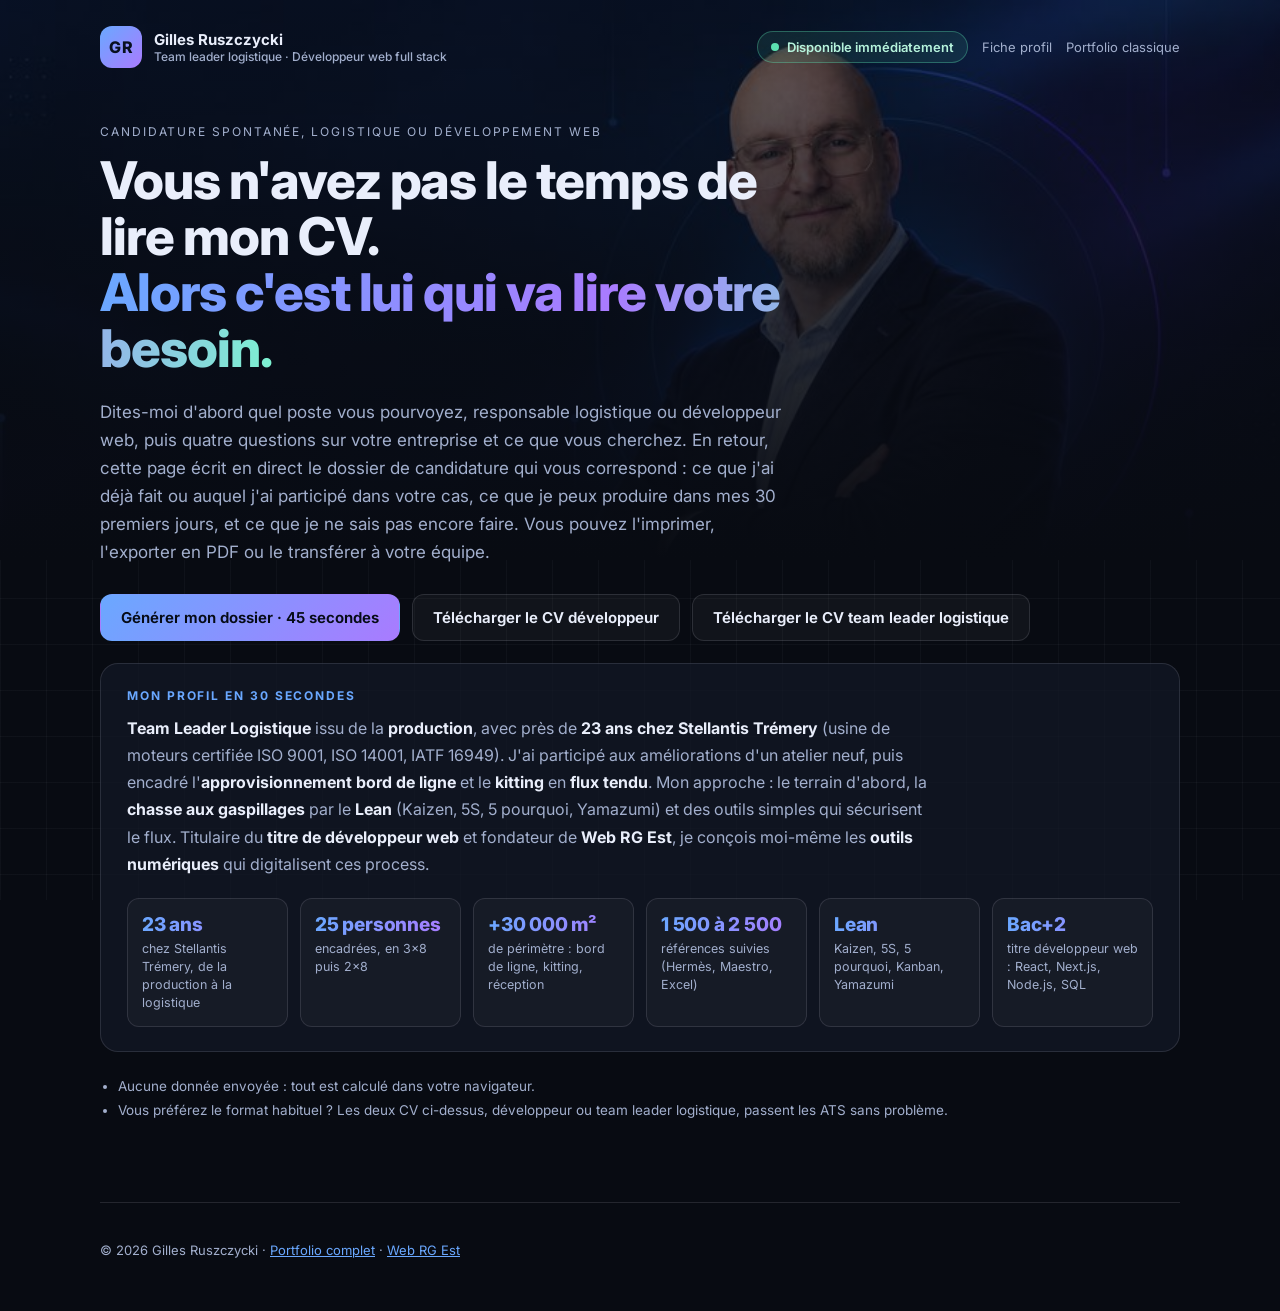
==== commit 2e600844: "fix(hireme) : atelier EB présenté en participation aux améliorations et refonte des standards 5S Co-" ====
--- a/hireme.html
+++ b/hireme.html
@@ -69,7 +69,7 @@
         <p class="hm-profile-text">
           <strong>Team Leader Logistique</strong> issu de la <strong>production</strong>, avec près de
           <strong>23 ans chez Stellantis Trémery</strong> (usine de moteurs certifiée ISO 9001, ISO 14001, IATF 16949).
-          J'ai démarré la logistique d'un atelier neuf, puis encadré l'<strong>approvisionnement bord de ligne</strong>
+          J'ai participé aux améliorations d'un atelier neuf, puis encadré l'<strong>approvisionnement bord de ligne</strong>
           et le <strong>kitting</strong> en <strong>flux tendu</strong>. Mon approche : le terrain d'abord, la
           <strong>chasse aux gaspillages</strong> par le <strong>Lean</strong> (Kaizen, 5S, 5 pourquoi, Yamazumi) et des
           outils simples qui sécurisent le flux. Titulaire du <strong>titre de développeur web</strong> et fondateur de
@@ -298,7 +298,7 @@
     <p>© <span id="year"></span> Gilles Ruszczycki · <a href="index.html">Portfolio complet</a> · <a href="https://webrgest.fr" target="_blank" rel="noopener noreferrer">Web RG Est</a></p>
   </footer>
 
-  <script src="hireme.js?v=2.1"></script>
+  <script src="hireme.js?v=2.2"></script>
 </body>
 
 </html>
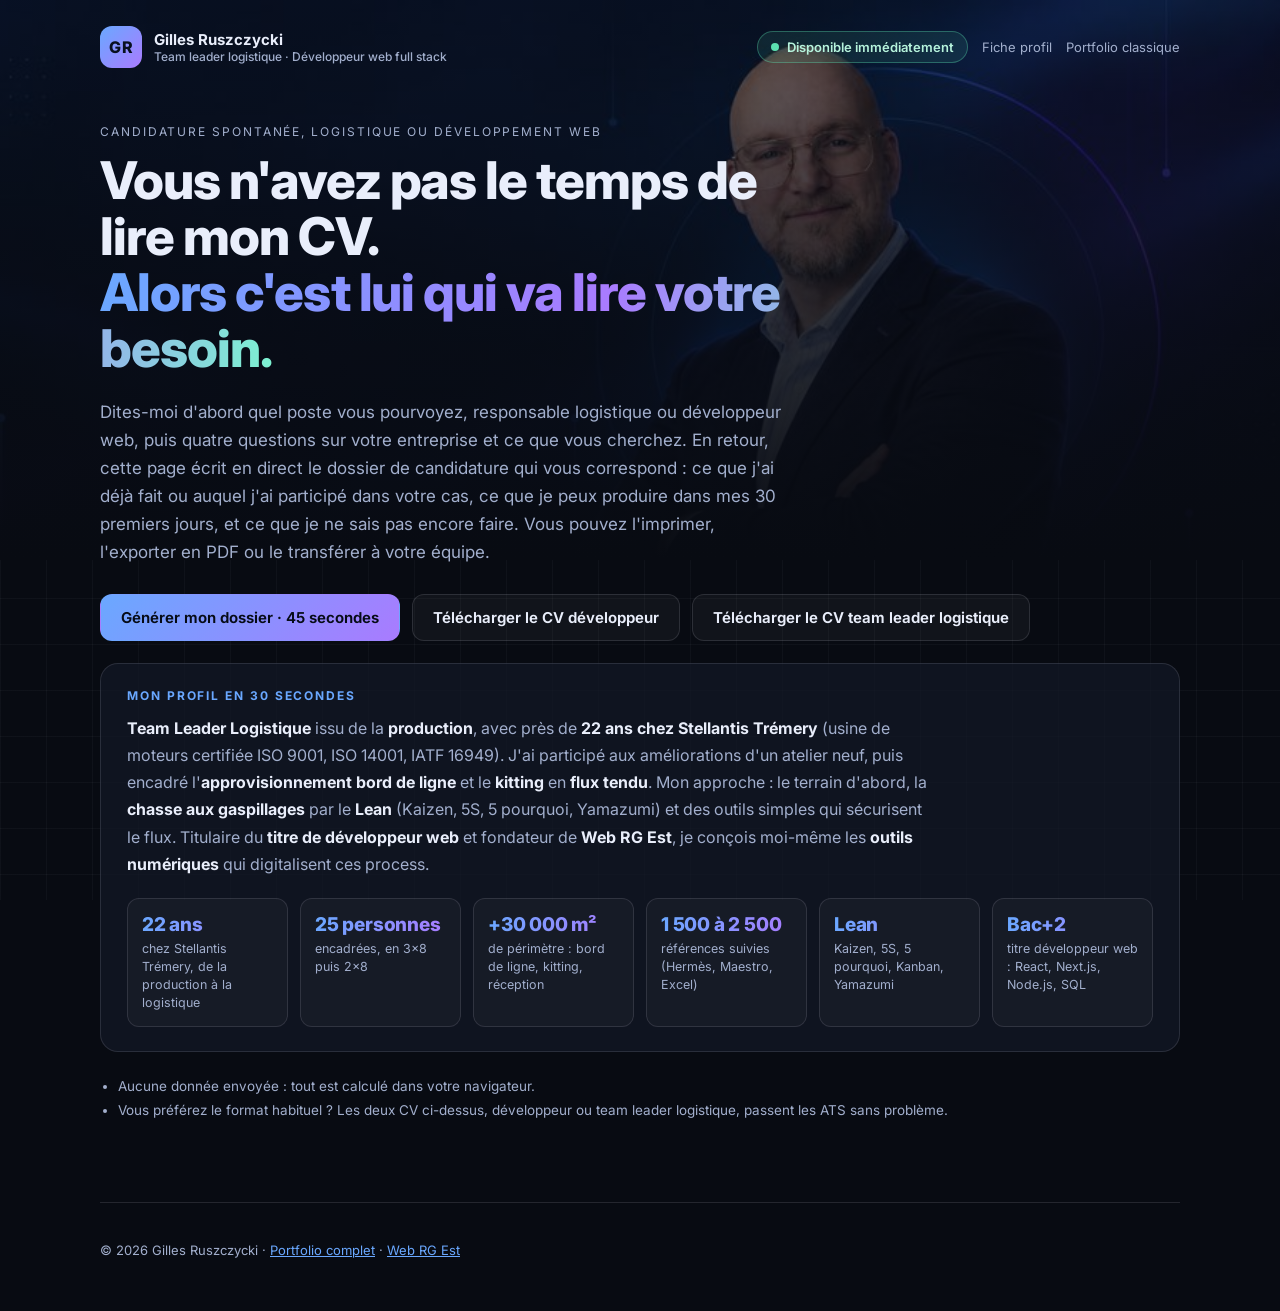
==== commit 7772f7e9: "fix(hireme) : 22 ans chez Stellantis, comme sur le CV Co-Authored-By: gilles-dev <bnvc.x@outlook.com" ====
--- a/hireme.html
+++ b/hireme.html
@@ -68,7 +68,7 @@
         <h2 class="hm-profile-title" id="profileTitle">Mon profil en 30 secondes</h2>
         <p class="hm-profile-text">
           <strong>Team Leader Logistique</strong> issu de la <strong>production</strong>, avec près de
-          <strong>23 ans chez Stellantis Trémery</strong> (usine de moteurs certifiée ISO 9001, ISO 14001, IATF 16949).
+          <strong>22 ans chez Stellantis Trémery</strong> (usine de moteurs certifiée ISO 9001, ISO 14001, IATF 16949).
           J'ai participé aux améliorations d'un atelier neuf, puis encadré l'<strong>approvisionnement bord de ligne</strong>
           et le <strong>kitting</strong> en <strong>flux tendu</strong>. Mon approche : le terrain d'abord, la
           <strong>chasse aux gaspillages</strong> par le <strong>Lean</strong> (Kaizen, 5S, 5 pourquoi, Yamazumi) et des
@@ -76,7 +76,7 @@
           <strong>Web RG Est</strong>, je conçois moi-même les <strong>outils numériques</strong> qui digitalisent ces process.
         </p>
         <ul class="hm-keyfacts" aria-label="Repères clés">
-          <li><strong>23 ans</strong><span>chez Stellantis Trémery, de la production à la logistique</span></li>
+          <li><strong>22 ans</strong><span>chez Stellantis Trémery, de la production à la logistique</span></li>
           <li><strong>25 personnes</strong><span>encadrées, en 3x8 puis 2x8</span></li>
           <li><strong>+30 000 m²</strong><span>de périmètre : bord de ligne, kitting, réception</span></li>
           <li><strong>1 500 à 2 500</strong><span>références suivies (Hermès, Maestro, Excel)</span></li>
@@ -298,7 +298,7 @@
     <p>© <span id="year"></span> Gilles Ruszczycki · <a href="index.html">Portfolio complet</a> · <a href="https://webrgest.fr" target="_blank" rel="noopener noreferrer">Web RG Est</a></p>
   </footer>
 
-  <script src="hireme.js?v=2.2"></script>
+  <script src="hireme.js?v=2.3"></script>
 </body>
 
 </html>
